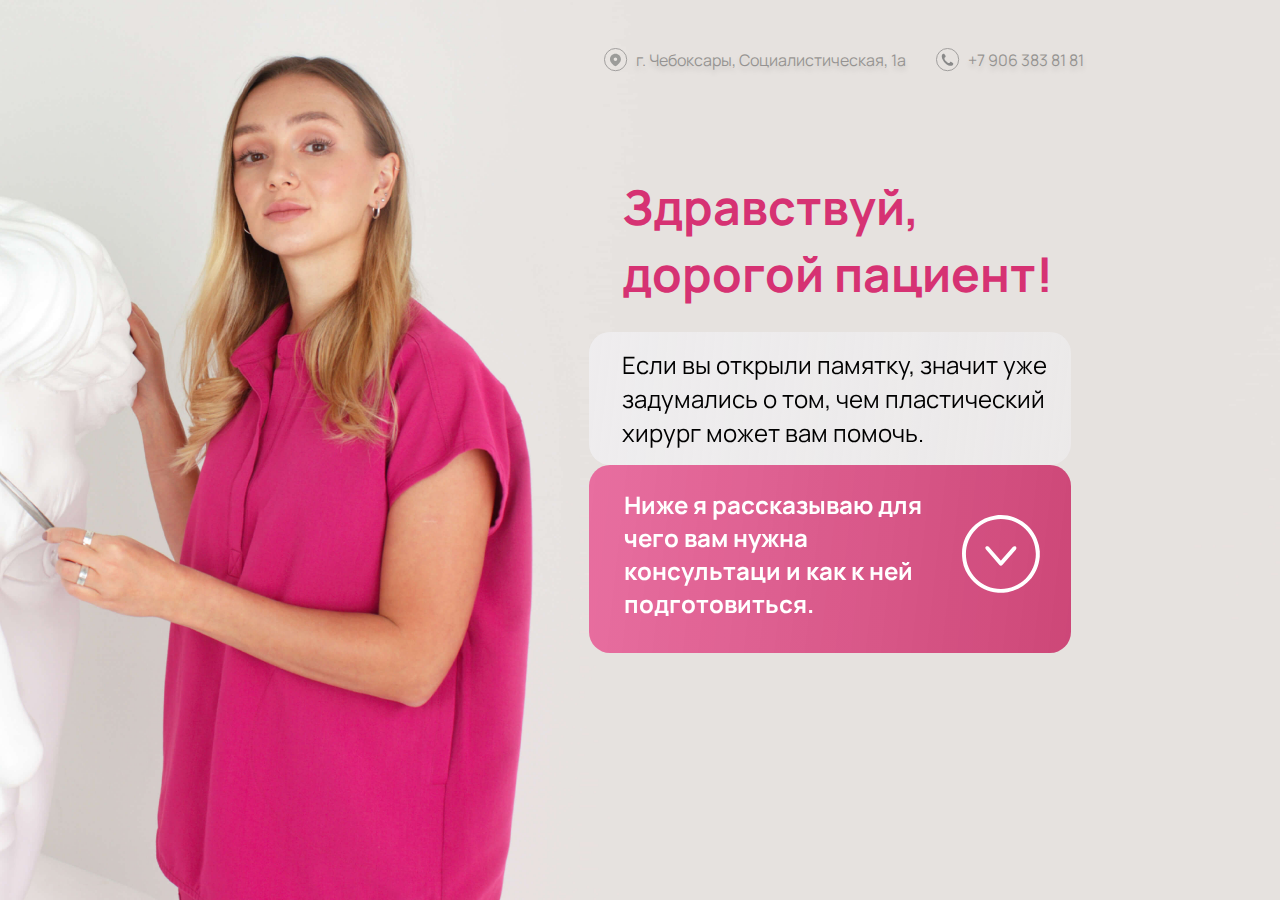
==== preparation.html @ ba22f0f8 "верстка чек-листа 1 страница" ====
<!DOCTYPE html>
<html lang="en">

<head>
    <meta charset="UTF-8">
    <meta name="viewport" content="width=device-width, initial-scale=1.0">
    <title>Document</title>
    <link rel="stylesheet" href="assets/style/normalize.css">
    <link rel="stylesheet" href="assets/style/style.css">
</head>

<body>
    <div class="wrapper">
        <div class="header__contacts header__contacts_welcome">
            <div class="header__adresses">
                <img class="header__mark" src="assets/images/icons/icon-mark.svg" alt="icon-mark">
                <p class="header_adress header__adress_welcome"><span class="header_adress_city">г. Чебоксары,
                    </span>Социалистическая, 1а
                </p>
            </div>
            <div class="header__phones"><img class="header__tube" src="assets/images/icons/icon-phone.svg"
                    alt="icon-phone">
                <p class="header_phone">+7 906 383 81 81</p>
            </div>
        </div>
        <main class="main">
            <section class="welcome__page">
                <h2 class="welcome__page__title">Здравствуй, дорогой пациент!</h2>
                <p class="welcome__page__subtitle">Если вы открыли памятку, значит уже задумались о том, чем
                    пластический
                    хирург может вам помочь.</p>
                <div class="welcome__page__text">
                    <p class="welcome__page__paragraph">Ниже я рассказываю для чего вам нужна консультаци и как к ней
                        подготовиться.</p>
                    <div class="welcome__page__image">
                        <img src="assets/images/icons/check.svg" alt="check">
                    </div>
                </div>
                <div class="welcome__page_background" style="background-image: url(assets/images/page-welcome.jpg)">
                </div>
            </section>
        </main>

    </div>

</body>

</html>
---- assets/style/style.css ----
@font-face {
    font-family: 'Inter';
    src: url(../fonts/Inter-Regular.eot);
    src: url(../fonts/Inter-Regular.eot?#iefix) format('embedded-opentype'),
            url(../fonts/Inter-Regular.otf) format('otf'),
            url(../fonts/Inter-Regular.svg#Inter-Regular) format('svg'),
            url(../fonts/Inter-Regular.woff) format('woff'),
            url(../fonts/Inter-Regular.ttf) format('ttf'),
            url(../fonts/Inter-Regular.woff2) format('woff2');
            font-weight: normal;
            font-style: normal;
    }
@font-face {
    font-family: 'Manrope';
    src: url(../fonts/Manrope-Bold.eot);
    src: url(../fonts/Manrope-Bold.eot?#iefix) format('embedded-opentype'),
            url(../fonts/Manrope-Bold.otf) format('otf'),
            url(../fonts/Manrope-Bold.svg#Manrope-Bold) format('svg'),
            url(../fonts/Manrope-Bold.ttf) format('ttf'),
            url(../fonts/Manrope-Bold.woff) format('woff'),
            url(../fonts/Manrope-Bold.woff2) format('woff2');
            font-weight: 700;
            font-style: normal;
    }
@font-face {
        font-family: 'Manrope';
        src: url(../fonts/Manrope-Regular.eot);
        src: url(../fonts/Manrope-Regular.eot?#iefix) format('embedded-opentype'),
                url(../fonts/Manrope-Regular.otf) format('otf'),
                url(../fonts/Manrope-Regular.svg#Manrope-Regular) format('svg'),
                url(../fonts/Manrope-Regular.ttf) format('ttf'),
                url(../fonts/Manrope-Regular.woff) format('woff'),
                url(../fonts/Manrope-Regular.woff2) format('woff2');
                font-weight: normal;
                font-style: normal;
        }
@font-face {
        font-family: 'Manrope';
        src: url(../fonts/Manrope-SemiBold.eot);
        src: url(../fonts/Manrope-SemiBold.eot?#iefix) format('embedded-opentype'),
                url(../fonts/Manrope-SemiBold.otf) format('otf'),
                url(../fonts/Manrope-SemiBold.svg#Manrope-SemiBold) format('svg'),
                url(../fonts/Manrope-SemiBold.ttf) format('ttf'),
                url(../fonts/Manrope-SemiBold.woff) format('woff'),
                url(../fonts/Manrope-SemiBold.woff2) format('woff2');
                font-weight: 600;
                font-style: normal;
        }
@font-face {
        font-family: 'Raleway';
        src: url(../fonts/Raleway-Bold.eot);
        src: url(../fonts/Raleway-Bold.eot?#iefix) format('embedded-opentype'),
                url(../fonts/Raleway-Bold.otf) format('otf'),
                url(../fonts/Raleway-Bold.svg#Raleway-Bold) format('svg'),
                url(../fonts/Raleway-Bold.ttf) format('ttf'),
                url(../fonts/Raleway-Bold.woff) format('woff'),
                url(../fonts/Raleway-Bold.woff2) format('woff2');
                font-weight: 700;
                font-style: normal;
        }
@font-face {
        font-family: 'Raleway';
        src: url(../fonts/Raleway-Regular.eot);
        src: url(../fonts/Raleway-Regular.eot?#iefix) format('embedded-opentype'),
                url(../fonts/Raleway-Regular.otf) format('otf'),
                url(../fonts/Raleway-Regular.svg#Raleway-Regular) format('svg'),
                url(../fonts/Raleway-Regular.ttf) format('ttf'),
                url(../fonts/Raleway-Regular.woff) format('woff'),
                url(../fonts/Raleway-Regular.woff2) format('woff2');
                font-weight: normal;
                font-style: normal;
        }
*,
*::before,
*::after {
    padding: 0;
    margin: 0;
    border: 0;
    box-sizing: border-box;
}

a {
    text-decoration: none;
    color: white;
}

ul,
li {
    list-style: none;
}

h1,
h2,
h3,
h4,
h5,
h6 {
    font-weight: inherit;
    font-size: inherit;
    margin: 0;
    padding: 0;
}
.wrapp {
    font-family: 'Inter';
    font-weight: 400;
    background: #F8F6F3 url(../images/title-page.jpg);
    background-position: 0 0;
    background-repeat: no-repeat;
    background-size: cover;
    height: 650px; 
}
@media screen and (max-width: 1111px) {
    .wrapp {
        background-position: center center;
    }
}
@media screen and (max-width: 800px) {
    .wrapp {
        background-image: url(../images/title-page-adaptive.jpg);
        background-position: top right;
    }
}
@media screen and (max-width: 740px) {
    .wrapp {
        background-image: linear-gradient(90deg, rgba(248,246,243,1) 0%, rgba(248,246,243,1) 29%, rgba(248,246,243,0.4739145658263305) 93%), url(../images/title-page-adaptive.jpg);
    }
}
@media screen and (max-width: 429px) {
    .wrapp {
    background-image: url(../images/mobile-title-page.jpg);
    background-attachment: scroll; 
    }
}
@media screen and (max-width: 321px) {
    .wrapp {
        background-position: center center;
    }
}

/* -------------------- header ----------------------- */
.header {
    padding-top: 48px;
    padding-bottom: 74px;
    margin-left: 13.5%;
}
.header__contacts {
    display: flex;
}
.header__mark,
.header__tube {
    margin-right: 8px;
    width: 24px;
    height: 24px;    
}
.header_adress,
.header_phone {
    font-family: 'Manrope';
    font-style: normal;
    font-weight: 400;
    font-size: 16px;
    line-height: 156%;
    color: #1C1D20;
    opacity: 0.4;
    text-shadow: 0px 4px 4px rgba(0, 0, 0, 0.25);
}
.header__adresses,
.header__phones {
    display: flex;
}
.header_adress {
    margin-right: 30px;    
}
@media screen and (max-width: 780px) {
    .header__contacts {
        flex-direction: column;
    }
    .header__adresses {
        margin-bottom: 12px;
    }
}
@media screen and (max-width: 570px) {
    .header_adress_city {
        display: none;
    }
}
@media screen and (max-width: 429px) {
    .header {
        padding-top: 36px;
        margin-left: 0;
        margin-bottom: 334px;
    }
    .header__contacts {
        margin-left: 15px;
    }    
    .header_adress,
    .header_phone {
        font-size: 14px;
        color: white;
        opacity: 1;
    }
    .header_adress {
        margin-right: 18px;
    }
    .header__mark,
    .header__tube {
        margin-right: 5px;
        filter: brightness(10);
        opacity: 1;
    }
}

/* ------------- Титульная страница -------------------- */
.page-title {
    margin-left: 13.5%;
}
.page-title__title,
.page-title__subtitle {
    font-family: 'Raleway';
    font-style: normal;
    font-weight: 700;
    font-size: 48px;
    line-height: 117%;
    color: #494A4D;
}
.page-title__title {
    max-width: 566px;
}
.page-title__subtitle {  
    max-width: 526px;  
    font-weight: 400;     
    margin-bottom: 30px; 
}
.page-title__buttons {
    display: flex;
    flex-direction: column;
}
.page-title__button {
    display: flex;
    max-width: 300px;
    min-height: 59px;   
    background: #E72C79;
    border-radius: 48px;
    font-family: 'Manrope';
    font-weight: 700;
    font-size: 18px;
    text-align: center;
    align-items: center;
    margin-bottom: 30px;
    margin-right: 20px;
    padding: 5px 5px;
}
.page-title__button:last-child {
    background: #911c4d;
    margin-bottom: 81px;
}
@media screen and (max-width: 1100px) {
    .page-title__title,
    .page-title__subtitle {
        font-size: calc(20px + 28 * (100vw / 1400));
}    
}
@media screen and (max-width: 852px) {
    .page-title__title {
        max-width: 400px;
    }
    .page-title__subtitle {  
        max-width: 400px;  
        font-weight: 400;     
        margin-bottom: 30px; 
    }
    .page-title__button {
        font-size: calc(16px + 4 * (100vw / 1400));
        max-width: 260px;
    }
}

@media screen and (max-width: 429px) {
    .page-title {
        margin-left: 0%;
        display: flex;
        flex-direction: column;
        align-items: center;
        background: #FFFFFF;
        box-shadow: 0px -8px 16px rgba(6, 46, 42, 0.16);
        border-radius: 50px 50px 0px 0px;
        padding: 0 10px;
    }
    .page-title__title {
        max-width: 322px;
        margin-bottom: 15px;
        font-size: 20px;
        text-align: center;
        order: 2;
        font-weight: 400;
        line-height: 138%;
    }
    .page-title__subtitle {    
        font-size: 26px;
        order: 1;
        font-weight: 700;
        text-align: center;
        line-height: 138%;
    }
    .page-title__button {
        max-width: 246px;
        height: 56px;
        font-size: 16px;
        background: linear-gradient(180deg, #97618B 32.6%, #7E5275 100%);
        box-shadow: 0px 4px 4px rgba(0, 0, 0, 0.15);
        border-radius: 48px;
        order: 3;
        margin: 0px 0px 30px 0px;
    }
    .page-title__button:last-child{
        margin-bottom: 60px;
    }
}

/* ------------------ Прайс-лист --------------- */
.price__root {
    background-color: #F8F6F3;
    padding-bottom: 170px;
    padding-top: 66px;
}
.price {
    margin-left: 13.5%;
    max-width: 830px;
    
}
.price__title {
    display: flex;
}
.price__title-text {
    font-family: 'Manrope';
    font-weight: 600;
    font-size: 48px;
    line-height: 137.5%;
    color: #494A4D;
    align-items: center;
    padding-right: 20px;
}
.price__contacts {
    margin-left: auto;
    display: flex;
    align-items: center;    
}
.price__contacts img {
    width: 50px;
    height: 50px;
}   
.price__contacts_wa {
    margin-right: 5px;
}
.price__contacts_tg {
    margin-right: 5px;
}
.price__contacts_vk {
    margin-right: 5px;
}
.price__item {    
    display: flex;    
    height: 48px;
    border-bottom: 1px solid #8E8E90;;
}
.price__number {
    font-family: 'Manrope';
    font-style: normal;
    font-weight: 400;
    font-size: 24px;
    line-height: 137.5%;    
    color: #8E8E90;
    min-width: 44px;
    display: flex;
    align-items: center;
}
.price__service,
.price__cost {
    font-weight: 400;
    font-size: 24px;
    line-height: 200%;
    color: #1C1D20;    
}
.price__service {
    max-width: 580px;
    margin-left: 10px;
    margin-right: -10px;
}
.price__cost {
    margin-left: auto;
    display: flex;
    align-items: center;
}
.price__item_cheiloplasty,
.price__item_labioplasty {
    min-height: 77px;
}
.price__item_labioplasty {
    display: flex;
    align-items: center;   
}   
.price__service_cheiloplasty,
.price__service_labioplasty {
    line-height: 150%;
}
.price__contacts_wa,
.price__contacts_tg,
.price__contacts_vk {
    width: 50px;
    height: 50px;
} 
@media screen and (max-width: 1200px) {
    .price__title-text {
        font-size: calc(24px + 15 * (100vw / 1400));
    }
}
@media screen and (max-width: 1000px) {    
    .price__service,
    .price__cost,
    .price__number {
        line-height: 120%;
        font-size: calc(15px + 9 * (100vw / 1400));
    }
    .price {
        margin-right: 30px;
    }
    .price__number {
        min-width: 34px;
    }
    .price__item_cheiloplasty {
        min-height: 115px;
    }   
    .price__service {
        display: flex;
        align-items: center;
        max-width: 400px;
        margin-right: 10px;
    }
    .price__service_cheiloplasty {
        line-height: 100%;
        display: flex;
        align-items: center;
        margin-left: 10px;
        margin-right: 10px;
    }
    .price__cost {
        min-width: 172px;
    }
    .price__cost_cheiloplasty {
        display: flex;
        align-items: center;
    }
}
@media screen and (max-width: 530px) {
    .price__root {
        padding-bottom: 48px;
        padding-top: 30px;
    }
    .price {
        margin-left: 13.5%;
    }
    .price__item {
        display: grid;
        grid-template-columns: 25px 350px;
        grid-template-rows: 1fr 25px;
        height: auto;
        border: none;
        margin-bottom: 10px;      
    }
    .price__title {
        margin-bottom: 10px;
    }  
    .price__title-text {
        font-size: 24px;
    }  
    .price__service,
    .price__cost {
        font-size: calc(15px + 9 * (100vw / 1400));
        line-height: 180%;
    }
    .price__number {
        font-size: 14px;
        grid-row: 1/2;
        grid-column: 1/2;
        line-height: 180%;
        font-size: calc(15px + 9 * (100vw / 1400));
    }
    .price__service {
        grid-row: 1/2;
        grid-column: 2/3;
        max-width: 400px;
    }
    .price__cost {
        grid-row: 2/3;
        grid-column: 1/3;
        margin-left: 0;
        color: #8E8E90;
        margin-left: 35px;
    }
    .price__item_cheiloplasty {
        align-items: start;
        min-height: 77px;
    }
    .price__service_cheiloplasty {
        line-height: 120%;
        padding-top: 4px;
    } 
    .price__contacts img {
        width: 40px;
        height: 40px;
    }
}

@media screen and (max-width: 429px) {
    .price__root {
        background-color: white;
        padding-bottom: 48px;
        padding-top: 0;
    }
    .price {
        margin-left: 10px;
    }
    .price__price-list {
        margin-left: 35px;
    }
    .price__item {
        display: grid;
        grid-template-columns: 25px 1fr;
        grid-template-rows: 1fr 25px;
        height: auto;
        border: none;  
        align-items: start;  
    }
    .price__title {
        display: grid;
        grid-template-columns: 1fr;
        grid-template-rows: 1fr 1fr;        
    }
    .price__title-text {
        display: flex;
        font-size: 24px;
        margin-left: 35px;        
        padding-bottom: 10px;
        order: 2;
    }
    .price__contacts {
        display: flex;
        margin-left: 20px;
        margin-top: 0px;
        margin-bottom: 15px;
        order: 1;
        justify-content: center;
    }
    .price__contacts > a {
        margin-right: 10px;
    }
    .price__contacts > a:last-child {
        margin-right: 0px;
    }   
    .price__contacts_wa,
    .price__contacts_tg,
    .price__contacts_vk {
        width: 40px;
        height: 40px;
    }    
    .price__service,
    .price__cost {
        font-size: 15px;
        line-height: 180%;
    }
    .price__number {
        font-size: 14px;
        grid-row: 1/2;
        grid-column: 1/2;
        line-height: 180%;
    }
    .price__service {
        grid-row: 1/2;
        grid-column: 2/3;
        max-width: 286px;
    }
    .price__cost {
        grid-row: 2/3;
        grid-column: 1/3;
        margin-left: 0;
        color: #8E8E90;
        margin-left: 35px;
    }
    .price__item_cheiloplasty {
        align-items: start;
    }
    .price__service_cheiloplasty {
        line-height: 120%;
        padding-top: 4px;
    }
    
}   
@media screen and (max-width: 321px) {
    .price__service {
        line-height: 150%;
    }
}

/* ----------------- Карта проезда ---------------- */
.map {
    padding-left: 13.5%;
    background-color: #FCFCF7;    
}
.map__wrapp {
    display: flex;
}
.map__title {
    font-family: 'Manrope';
    font-style: normal;
    font-weight: 600;
    font-size: 48px;
    line-height: 137.5%;    
    color: #494A4D;
    align-items: center;
    max-width: 349px;
    margin-bottom: -65px;
    margin-left: 35px;
}
.map__location-map {    
    margin-right: 76px;
}
.map__location-img {
    width: 100%;  
}
.map__inner {
    width: 600px;
    max-height: 447px;
    margin-right: 30px;
}
@media screen and (max-width: 1200px) {
    .map__title {
        font-size: calc(24px + 15 * (100vw / 1400));
    }
    .map {
        padding-left: 10%; 
    }
}
@media screen and (max-width: 861px) {
    .map__title {
        font-size: calc(24px + 1 * (100vw / 1400));
        margin-bottom: -30px;
        margin-left: 35px;
    }
}
@media screen and (max-width: 429px) {
    .map {
        display: flex;
        flex-direction: column;
        padding-left: 0%;
        background-color: #F6F6F6;;
    }
    .map__wrapp { 
        flex-direction: column;
    }
    .map__title {
        margin-left: 0;
        margin-top: 28px;
        padding: 0;
        font-size: 24px;
        order: 2;
        text-align: center;
    }
    .map__location-map {
        order: 2;
        margin: 0 auto;
    }
    .map__inner {
        width: 100%;
        margin-right: 0%;
    }
}

/* --------------- footer -----------------*/
.footer {
    padding-left: 3.9%;
    padding-top: 74px;
    background-color: #E5E1DB;
}
.footer__body {
    display: flex;
}
.footer__image {
    margin-left: 6.1%;
    margin-right: 3.0%;
    max-width: 199px;
    max-height: 199px;
}
.footer__name {
    max-width: 278px;
    margin-right: 6.5%;
}
.footer__title,
.footer__subtitle,
.footer__contacts,
.footer__address * {
    font-family: 'Manrope';
    font-style: normal;      
    color: #1C1D20;
    line-height: 145%;
}
.footer__title {
    font-weight: 700;  
    font-size: 32px;    
}
.footer__subtitle {
    font-weight: 400;
    font-size: 24px;
    line-height: 33px;
}
.footer__contacts {
    max-width: 450px;
}
.footer__address,
.footer__phone-title {
    font-size: 22px;
    font-weight: 400;
}
.footer__phone {
    display: flex;
    padding-top: 35px;
}

.footer__phone-bold a {
    color: black;
    text-decoration: underline;
}
.footer__phone-bold,
.footer__address-bold {
    font-weight: 700;
    font-size: 22px;
}
.footer__phone-bold {
    margin-left: 5px;
}
.footer__icons {
    margin-top: 28px;
    margin-left: 115px;
}
.footer__icons img {
    width: 59px;
    height: 59px;
}
.footer__icons a:not(:last-child) img {
    margin-right: 24px;
}

.footer__agreement {
    display: flex;
    padding-bottom: 59px;
    padding-left: 22.8%;
    font-size: 14px;
}
.footer__user-agreement {
    color: #1C1D20;
    margin-right: 14px;
    text-decoration: underline;
    max-width: 250px;
}
.footer__consultations {
    display: none;
}
@media screen and (max-width: 1340px) {
    .footer__title {
        font-size: calc(16px + 6 * (100vw / 1400));
    }
    .footer__subtitle {
        font-size: calc(12px + 4 * (100vw / 1400));
        line-height: 150%;
    }
    .footer__image {
        width: 180px;
        height: 180px;
    }
    .footer__address, 
    .footer__address-bold,
    .footer__phone-title,
    .footer__phone-bold {
        font-size: calc(12px + 5 * (100vw / 1400));
    }
    .footer__icons {
        display: flex;
        flex-wrap: nowrap;
        justify-content: end;
        margin: 25px 25px 20px 0px;        
    }
    .footer__contacts {
        padding-right: 15px;
    }
}
@media screen and (max-width: 840px) {
    .footer__image {
    width: 150px;
    height: 150px;
    }
    .footer__title {
        font-size: 18px; 
    }
    .footer__subtitle {
        font-size: 14px;
        line-height: 150%;
    }
    .footer__address *,
    .footer__phone * {
        font-size: 16px;
    }
    .footer__icons img {
        width: 40px;
        height: 40px;
    }
}
@media screen and (max-width: 740px) {
    .footer__phone {
        flex-wrap: wrap;
    }
    .footer__icons a:not(:last-child) img {
        margin-right: 15px;
    }
}
@media screen and (max-width: 660px) {
    .footer {
        padding-left: 0px;
        padding-top: 40px;
        padding-left: 13.5%;
    }
    .footer__consultations {
        display: block;
        font-family: 'Manrope';
        font-weight: 600;
        font-size: 24px;
        line-height: 33px;
        margin-bottom: 17px;
    }
    .footer__name {
        display: none;
    }
    .footer__image {
        margin-left: 0;
        margin-right: 12px;       
    }
    .footer__contacts {
        margin-left: 10px;
        margin-right: 0px;
        padding-right: 20px;
        max-width: 350px;
    }
    .footer__address {
        font-size: 16px;
        line-height: 125%;
    }
    .footer__address-small,
    .footer__address-bold {
        font-size: 16px;       
    }   
    .footer__agreement {    
        padding-bottom: 50px;
        padding-left: 0%;
        font-size: 10px;
        font-weight: 400;
    }
    .footer__user-agreement {
        font-weight: 400;
    }
    .footer__icons img{
        width: 45px;
        height: 45px;
    }
}
@media screen and (max-width: 500px) {
    .footer__image {
        width: 120px;
        height: 120px;
    }
    .footer__contacts {
        max-width: 200px;
    }
}
@media screen and (max-width: 460px) {
    .footer__address,
    .footer__phone-title,
    .footer__address-small,
    .footer__phone-bold {
        font-size: 14px;
    }
    .footer__contacts {
        margin-left: 10px;
    }    
}

@media screen and (max-width: 429px) {
    .footer {
        padding-left: 25px;
        padding-top: 20px;
        background-color: #97618B;
    }
    .footer__consultations,
    .footer__contacts,
    .footer__address *,
    .footer__phone-bold a {
        color: white;
    }
    .footer__agreement,
    .footer__user-agreement {
        color: rgba(255, 255, 255, 0.45);
    }
    .footer__agreement {
        padding-top: 20px;
    }
    .footer__image {
        margin-left: 0;
        margin-right: 12px;
        max-height: 121px;
        max-width: 121px;        
    }
    .footer__address {
        font-size: 16px;
        line-height: 125%;
    }
    .footer__address-small {
        font-size: 12px;       
    }
    .footer__phone-title {
        display: none;
    }
    .footer__phone {
        padding-top: 13px;
    }
    .footer__icons {
        display: none;
    } 
    .footer__phone-bold {
        font-size: 16px;
        margin: 0 0 0 30px;
    }
}
@media screen and (max-width: 360px) {
    .footer__consultations {
        font-size: 18px;
    }
    .footer__address,
    .footer__address * {
        padding-top: 10px;
        font-size: 12px;
    }
    .footer__phone-bold a {
        font-size: 12px;
    }
    .footer__agreement {
        padding-top: 15px;
        padding-bottom: 20px;
    }
    .footer__agreement {
        flex-direction: column;
    }
    .footer__user-agreement {
        margin-bottom: 5px;
    }
}
@media screen and (max-width: 321px) {
    .footer__phone-bold {
        margin: 0px 0 0 0px;
    }
    .footer__contacts,
    .footer__contacts * {
        max-width: 160px;
        margin: 0;
    }
    .footer__image {
        width: 80px;
        height: 80px;
    }    
}


/* ----- Страница "Зачем вам консультация и как к ней подготовиться?" -------*/
.wrapper {
    font-family: 'Inter';
    font-weight: 400;
    background: #F8F6F3 url(../images/page-welcome.jpg);
    background-position: 0 0;
    background-repeat: no-repeat;
    background-size: cover;
    height: 100vh;
}
@media screen and (max-width: 1370px) {
    .wrapper {
        background-position: center center;
    }
}
@media screen and (max-width: 950px) {
    .wrapper {
        background-position: 0 0;
    }
}

.header__contacts_welcome {
    margin-left: 47.2%;
    padding-top: 48px;
}
@media screen and (max-width: 950px) {
.header__contacts_welcome {
    display: flex;
    flex-direction: column;
    margin-left: 60%;
    
}
.header__adress_welcome {
    margin-bottom: 12px;
}
@media screen and (max-width: 850px) {
    .header__contacts_welcome {
        margin-left: 5%;
    }
}
@media screen and (max-width: 550px) {
    .header__contacts_welcome {
        visibility: hidden;
    }
}

}
.welcome__page {
    margin-left: 46%;
    margin-top: 100px;
    font-family: 'Manrope';
    max-width: 512px;
    padding-right: 30px;
    
}
.welcome__page__title {    
    color: #D63273;
    font-size: 48px;
    font-weight: 700;
    padding-left: 33px;
    line-height: 1.4;
}
.welcome__page__subtitle {
    background: linear-gradient(96.2deg, rgba(243, 243, 247, 0.64) 0%, rgba(243, 243, 247, 0.43) 100%);
    backdrop-filter: blur(52.6605px);
    border-radius: 21.0642px;
    padding: 16px 19px 16px 33px;
    margin-top: 25px;
    font-size: 24px;
    font-weight: 400;
    line-height: 1.4;
}
.welcome__page__text {
    display: flex;
    background: linear-gradient(96.2deg, rgba(233, 43, 123, 0.63) 0%, rgba(197, 22, 87, 0.76) 100%);
    backdrop-filter: blur(52.6605px);
    border-radius: 21.0642px;
    padding: 23px 31px 33px 35px;

}
.welcome__page__paragraph {
    font-weight: 700;
    font-size: 24px;
    line-height: 33px;
    color: #FFFFFF;
    padding-right: 18px;
}
.welcome__page__image{
    display: flex;
    align-items: center;
}

@media screen and (max-width: 950px) {
    .welcome__page {
        margin-left: 46%;
        margin-top: 200px;
    }
    .welcome__page__title {
        font-size: calc(20px + 28 * (100vw / 1440));
        background: linear-gradient(96.2deg, rgba(243, 243, 247, 0.64) 0%, rgba(243, 243, 247, 0.43) 100%);
        backdrop-filter: blur(30.2419px);
        border-radius: 9.07258px;
    }
    .welcome__page__subtitle,
    .welcome__page__paragraph {
        font-size: calc(15px + 9 * (100vw / 1440));
        line-height: 1.2;
    }
    
}
@media screen and (max-width: 830px) {
    .welcome__page {
        margin-left: 8.5%;
    }
}

@media screen and (max-width: 550px) {
    .welcome__page__title {
        max-width: 202px;
        font-size: 20px;
        padding: 3px 10px 3px 13px;
        text-align: right;
    }
}
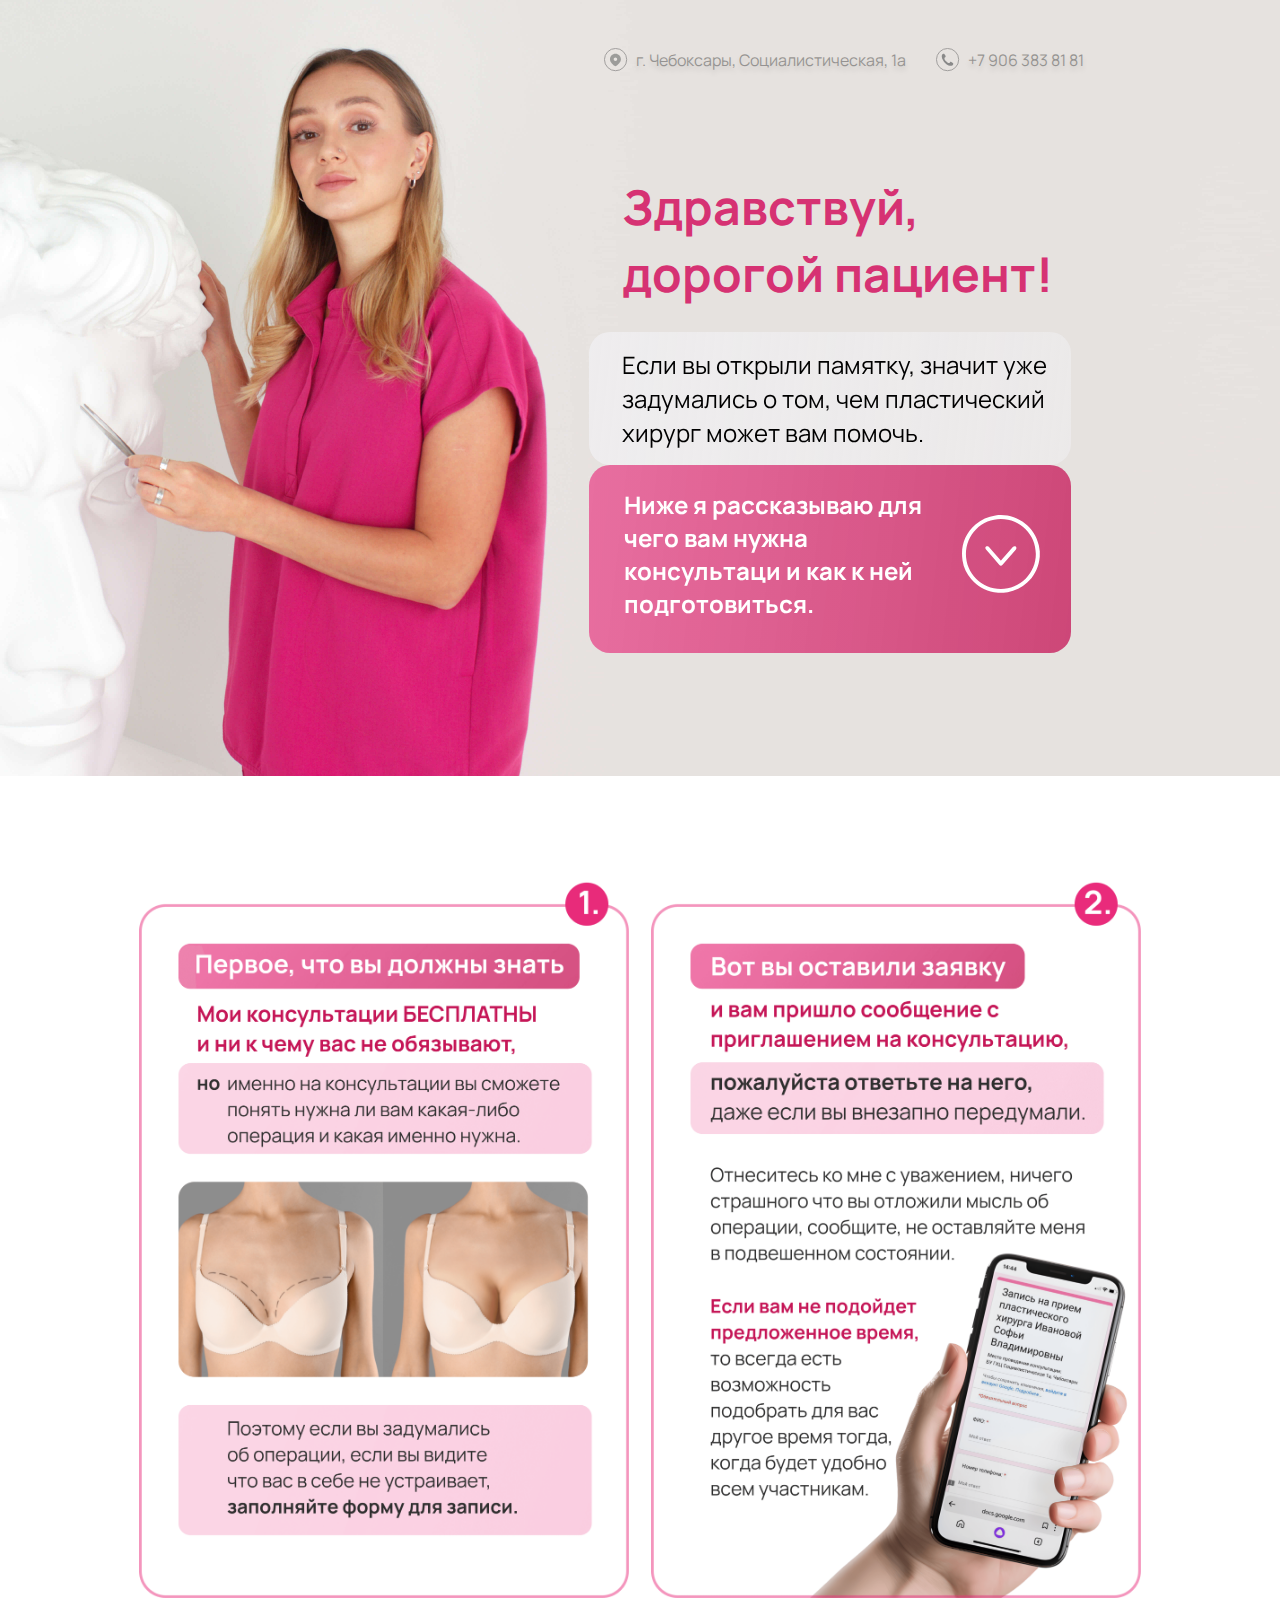
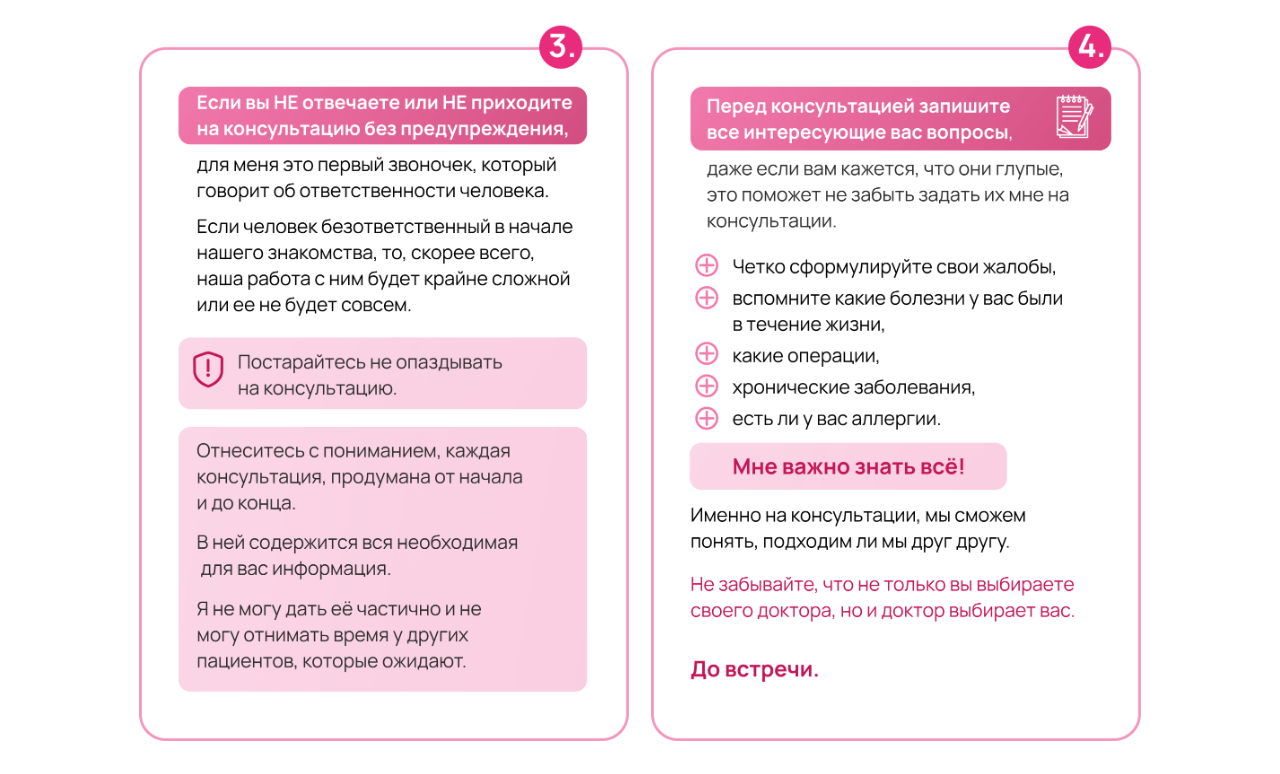
==== commit 7c92b2cc: "финал 1 чек-листа" ====
--- a/preparation.html
+++ b/preparation.html
@@ -11,15 +11,16 @@
 
 <body>
     <div class="wrapper">
+
         <div class="header__contacts header__contacts_welcome">
-            <div class="header__adresses">
+            <div class="header__adresses header__adresses_welcome">
                 <img class="header__mark" src="assets/images/icons/icon-mark.svg" alt="icon-mark">
                 <p class="header_adress header__adress_welcome"><span class="header_adress_city">г. Чебоксары,
                     </span>Социалистическая, 1а
                 </p>
             </div>
-            <div class="header__phones"><img class="header__tube" src="assets/images/icons/icon-phone.svg"
-                    alt="icon-phone">
+            <div class="header__phones header__phones_welcome"><img class="header__tube"
+                    src="assets/images/icons/icon-phone.svg" alt="icon-phone">
                 <p class="header_phone">+7 906 383 81 81</p>
             </div>
         </div>
@@ -36,12 +37,37 @@
                         <img src="assets/images/icons/check.svg" alt="check">
                     </div>
                 </div>
-                <div class="welcome__page_background" style="background-image: url(assets/images/page-welcome.jpg)">
+            </section>
+            <section class="instruction">
+                <div class="instruction__wrapp">
+                    <div class="instruction__image">
+                        <img class="instruction__img" src="assets/images/Instruction1.png" alt="instruction1">
+                        <img class="instruction__image_mobile" src="assets/images/instruction_mobile1.jpg"
+                            alt="instruction1">
+                    </div>
+                    <div class="instruction__image">
+                        <img class="instruction__img" src="assets/images/Instruction2.png" alt="instruction2">
+                        <img class="instruction__image_mobile" src="assets/images/instruction_mobile2.jpg"
+                            alt="instruction2">
+                    </div>
+                    <div class="instruction__image">
+                        <img class="instruction__img" src="assets/images/Instruction3.png" alt="instruction3">
+                        <img class="instruction__image_mobile" src="assets/images/instruction_mobile3.jpg"
+                            alt="instruction3">
+                    </div>
+                    <div class="instruction__image">
+                        <img class="instruction__img" src="assets/images/Instruction4.png" alt="instruction4">
+                        <img class="instruction__image_mobile" src="assets/images/instruction_mobile4.jpg"
+                            alt="instruction4">
+                    </div>
                 </div>
             </section>
         </main>
+    </div>
 
-    </div>
+
+
+
 
 </body>
 
--- a/assets/style/style.css
+++ b/assets/style/style.css
@@ -979,11 +979,11 @@
 .wrapper {
     font-family: 'Inter';
     font-weight: 400;
-    background: #F8F6F3 url(../images/page-welcome.jpg);
+    background: #FFFFFF url(../images/page-welcome.jpg);
     background-position: 0 0;
     background-repeat: no-repeat;
     background-size: cover;
-    height: 100vh;
+    height: 776px;
 }
 @media screen and (max-width: 1370px) {
     .wrapper {
@@ -995,11 +995,22 @@
         background-position: 0 0;
     }
 }
-
+@media screen and (max-width: 550px) {
+.wrapper {
+    background-image: url(../images/page-welcome-mobile2.jpg);
+    background-size: contain;
+    background-attachment: scroll; 
+    }
+}
 .header__contacts_welcome {
     margin-left: 47.2%;
     padding-top: 48px;
 }
+@media screen and (min-width: 1441px) {
+    .header__contacts_welcome {
+        margin-left: 52.2%;
+    }
+}
 @media screen and (max-width: 950px) {
 .header__contacts_welcome {
     display: flex;
@@ -1017,18 +1028,22 @@
 }
 @media screen and (max-width: 550px) {
     .header__contacts_welcome {
-        visibility: hidden;
-    }
-}
-
-}
+        margin: 0;
+        padding: 0;
+    }
+    .header__adresses_welcome,
+    .header__phones_welcome {
+        display: none;
+    }
+}
+}
+
 .welcome__page {
     margin-left: 46%;
     margin-top: 100px;
     font-family: 'Manrope';
     max-width: 512px;
     padding-right: 30px;
-    
 }
 .welcome__page__title {    
     color: #D63273;
@@ -1052,8 +1067,8 @@
     background: linear-gradient(96.2deg, rgba(233, 43, 123, 0.63) 0%, rgba(197, 22, 87, 0.76) 100%);
     backdrop-filter: blur(52.6605px);
     border-radius: 21.0642px;
-    padding: 23px 31px 33px 35px;
-
+    padding: 23px 31px 33px 35px;   
+    margin-bottom: 160px;
 }
 .welcome__page__paragraph {
     font-weight: 700;
@@ -1066,7 +1081,11 @@
     display: flex;
     align-items: center;
 }
-
+@media screen and (min-width: 1441px) {
+    .welcome__page {
+        margin-left: 51%;
+    }
+}
 @media screen and (max-width: 950px) {
     .welcome__page {
         margin-left: 46%;
@@ -1080,22 +1099,152 @@
     }
     .welcome__page__subtitle,
     .welcome__page__paragraph {
-        font-size: calc(15px + 9 * (100vw / 1440));
+        font-size: calc(15px + 12 * (100vw / 1440));
         line-height: 1.2;
     }
+    .welcome__page__text {
+        margin-bottom: 70px;
+    }
     
 }
-@media screen and (max-width: 830px) {
+@media screen and (max-width: 850px) {
     .welcome__page {
         margin-left: 8.5%;
-    }
-}
-
+        margin-top: 168px;
+    }
+    .welcome__page__subtitle {
+        margin-top: 70px;
+    }
+}
 @media screen and (max-width: 550px) {
     .welcome__page__title {
+        max-width: 250px;
+        font-size: 24px;
+        padding: 3px 10px 3px 13px;
+        text-align: right;       
+    }
+    .welcome__page__subtitle {
+        max-width: 315px;
+        font-size: 18px;
+        line-height: 1.2;        
+    }
+    .welcome__page__text {
+        max-width: 315px;
+        margin-bottom: 130px;
+    }
+    .welcome__page__paragraph {
+        font-size: 18px;
+        line-height: 1.2;
+        padding-right: 11px;
+    }
+    .welcome__page__image img {
+        width: 45px;
+        height: 45px;
+    }
+}
+
+@media screen and (max-width: 500px) {
+    .welcome__page__text {      
+        margin-bottom: 50px;
+    }
+}
+@media screen and (max-width: 450px) {
+    .welcome__page__title {
         max-width: 202px;
-        font-size: 20px;
-        padding: 3px 10px 3px 13px;
-        text-align: right;
+        font-size: 20px;    
+    }
+    .welcome__page__subtitle {
+        font-size: 15px;
+        padding: 9px 16px 9px 15px;
+    }
+    .welcome__page__text {    
+        padding: 14px 16px 15px 15px;
+        margin-bottom: 80px;
+    }
+    .welcome__page__paragraph {
+        font-size: 15px;
+        padding-right: 10px;
+    }    
+}
+@media screen and (max-width: 430px) {
+    .welcome__page__text {  
+        margin-bottom: 70px;
+    }
+}
+@media screen and (max-width: 372px) {
+    .welcome__page__title {
+        font-size: 18px;
+    }
+    .welcome__page__subtitle {
+        margin-top: 50px;
+        padding: 7px 10px 7px 15px;
+        font-size: 13px;
+    }
+    .welcome__page__text {
+        padding: 7px 15px 7px 15px;
+    }
+    .welcome__page__paragraph {
+        font-size: 13px;
+    }
+}
+@media screen and (max-width: 340px) {
+    .welcome__page {
+        margin-top: 140px;
+    }
+    .welcome__page__subtitle {
+        line-height: 1.2;
+    }
+    .welcome__page__text {    
+        margin-bottom: 60px;
+    }
+}
+
+.instruction {
+    max-width: 1114px;
+    margin: 0 auto;
+    padding-top: 67px;  
+}
+.instruction__wrapp {
+    display: grid;
+    grid-template-columns: 1fr 1fr;
+    grid-template-rows: 1fr 1fr;
+    gap: 22px;
+    margin: 0 5% 0 5%;
+    padding-bottom: 30px;
+    
+}
+.instruction__image {
+    max-width: 545px;
+}
+.instruction__image img {
+    width: 100%;
+}
+.instruction__image_mobile {
+    display: none;
+}
+@media screen and (max-width: 850px) {
+    .instruction {
+        max-width: 750px;
+    }
+    .instruction__image {
+        max-width: 700px;
+        
+    }
+    .instruction__wrapp {
+        grid-template-columns: 1fr;
+        grid-template-rows: 1fr 1fr 1fr 1fr;
+        gap: 0px;
+    }
+    .instruction__img {
+        display: none;
+}
+    .instruction__image_mobile  {
+        display: block;
+    }
+}
+
+@media screen and (max-width: 376px) {
+    .instruction {        
+        padding-top: 30px;  
     }
 }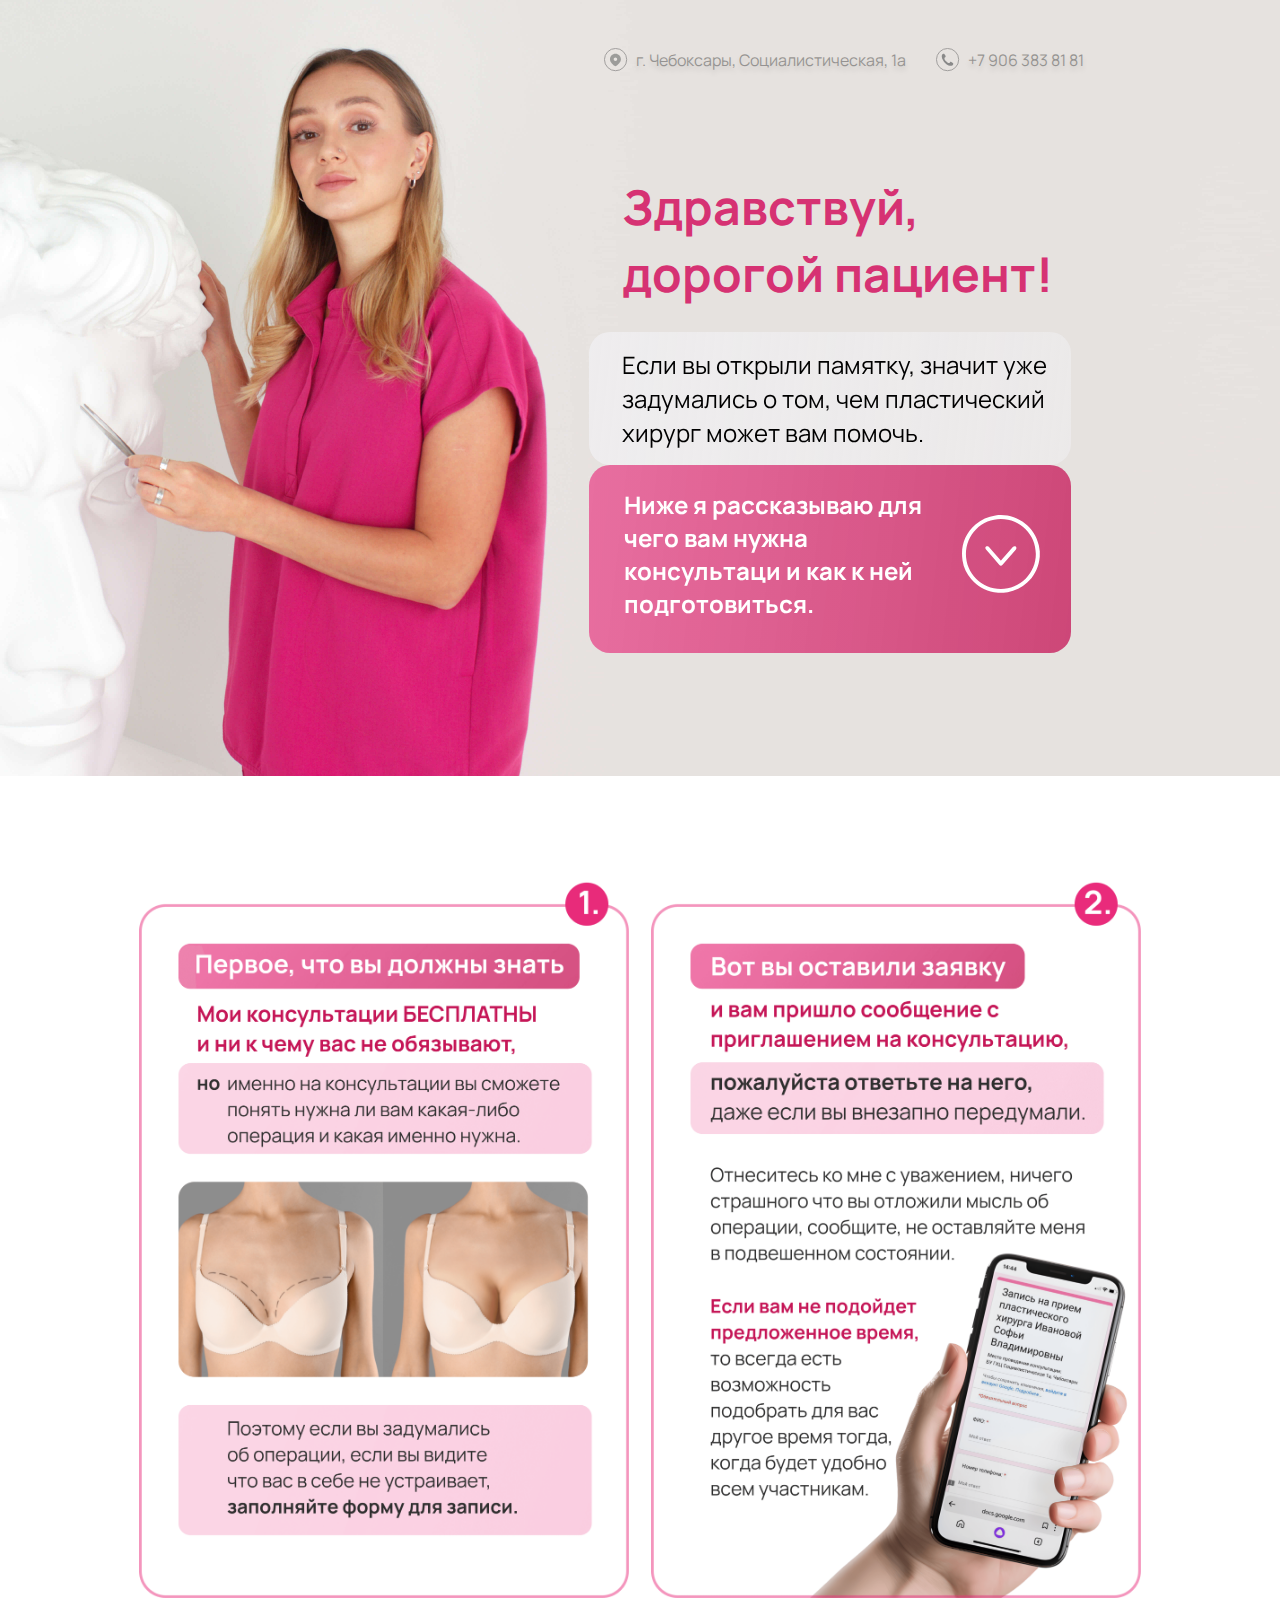
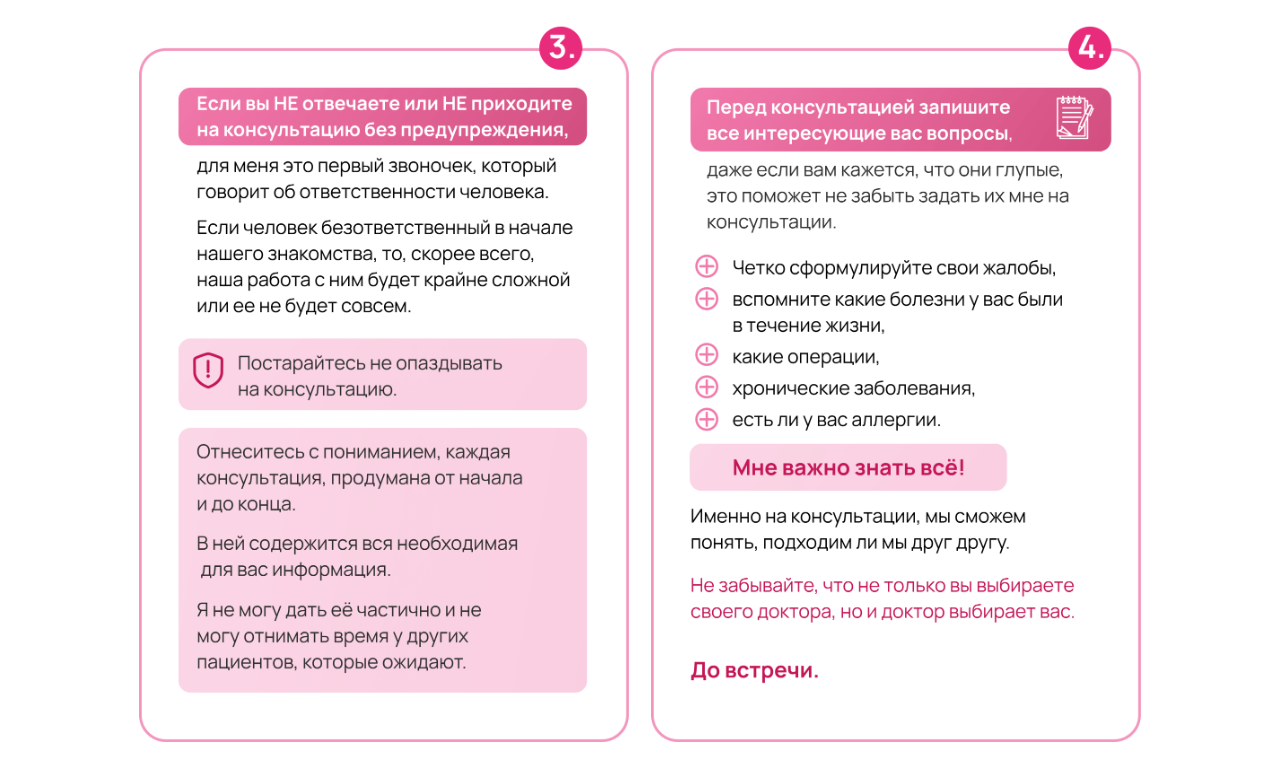
==== commit 56652259: "верстка памятки" ====
--- a/preparation.html
+++ b/preparation.html
@@ -4,7 +4,8 @@
 <head>
     <meta charset="UTF-8">
     <meta name="viewport" content="width=device-width, initial-scale=1.0">
-    <title>Document</title>
+    <title>Пластический хирург, косметолог – Иванова Софья Владимировна</title>
+    <link rel="icon" href="assets/images/icons/favicon.png" type="image/x-icon" />
     <link rel="stylesheet" href="assets/style/normalize.css">
     <link rel="stylesheet" href="assets/style/style.css">
 </head>
--- a/assets/style/style.css
+++ b/assets/style/style.css
@@ -977,7 +977,6 @@
 
 /* ----- Страница "Зачем вам консультация и как к ней подготовиться?" -------*/
 .wrapper {
-    font-family: 'Inter';
     font-weight: 400;
     background: #FFFFFF url(../images/page-welcome.jpg);
     background-position: 0 0;
@@ -1012,32 +1011,31 @@
     }
 }
 @media screen and (max-width: 950px) {
-.header__contacts_welcome {
-    display: flex;
-    flex-direction: column;
-    margin-left: 60%;
-    
-}
-.header__adress_welcome {
-    margin-bottom: 12px;
-}
-@media screen and (max-width: 850px) {
     .header__contacts_welcome {
-        margin-left: 5%;
-    }
-}
-@media screen and (max-width: 550px) {
-    .header__contacts_welcome {
-        margin: 0;
-        padding: 0;
-    }
-    .header__adresses_welcome,
-    .header__phones_welcome {
-        display: none;
-    }
-}
-}
-
+        display: flex;
+        flex-direction: column;
+        margin-left: 60%;
+        
+    }
+    .header__adress_welcome {
+        margin-bottom: 12px;
+    }
+    @media screen and (max-width: 850px) {
+        .header__contacts_welcome {
+            margin-left: 5%;
+        }
+    }
+    @media screen and (max-width: 550px) {
+        .header__contacts_welcome {
+            margin: 0;
+            padding: 0;
+        }
+        .header__adresses_welcome,
+        .header__phones_welcome {
+            display: none;
+        }
+    }
+}
 .welcome__page {
     margin-left: 46%;
     margin-top: 100px;
@@ -1247,4 +1245,64 @@
     .instruction {        
         padding-top: 30px;  
     }
-}+}
+
+
+/* -------------- Памятка подготовка к операции ---------------------- */
+.wrapp-reminder {
+    
+}
+
+.reminder {    
+    font-family: 'Manrope';
+    background-color: rgba(230, 226, 225, 0.5);
+}
+.container {
+    display: flex;    
+    padding-right: 15px;   
+}
+.reminder__title_container {
+    max-width: 472px;
+    padding-top: 133px;
+    margin-left: 11%;
+}
+.reminder__title {
+    font-size: 40px;
+    font-weight: 700;
+    line-height: 1.2;
+    margin-bottom: 19px;
+    
+}
+.reminder__title span {
+    color: #9B51E0; 
+}
+.reminder__questions {
+    max-width: 388px;
+    background: linear-gradient(96.2deg, rgba(155, 81, 224, 0.568) 0%, rgba(155, 81, 224, 0.6) 100%);
+    backdrop-filter: blur(100px);
+    border-radius: 30px;
+}
+.reminder__text {
+    color: #FFFFFF;
+    font-size: 48px;
+    font-weight: 700;
+    padding: 14px 77px 19px 40px;
+}
+.reminder__image {
+    max-width: 800px;
+}
+.reminder__image img {
+    width: 100%;
+}
+
+@media screen and (max-width: 1440px) {
+    .reminder__title {
+        font-size: calc(20px + 18 * (100vw / 1440));
+    }
+    .reminder__text {
+        font-size: calc(20px + 18 * (100vw / 1440));
+    }
+}
+@media screen and (max-width: 1040px) {
+
+}
